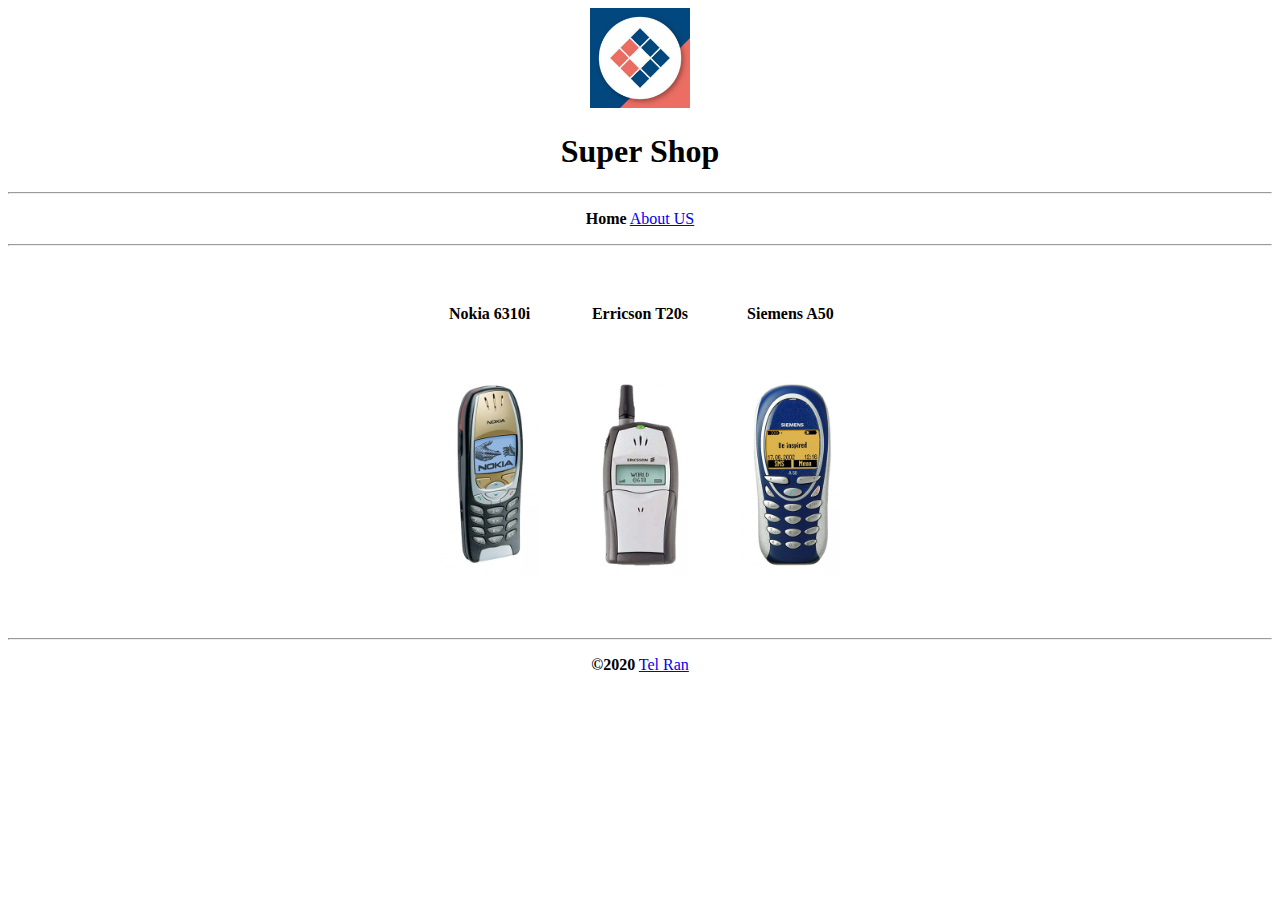
==== index.html @ 3ce3f9c4 "Initial commit" ====
<!DOCTYPE html>
<html lang="en">
  <head>
    <meta charset="UTF-8" />
    <meta name="viewport" content="width=device-width, initial-scale=1.0" />
    <title>Document</title>
  </head>
  <body>
    <center><img src="./assets/logo.jpg" alt="logo" height="100" /></center>
    <h1 align="center">Super Shop</h1>
    <hr />
    <p align="center"><b>Home</b> <a href="aboutUs.html">About US</a></p>
    <hr />
    <table align="center" cellspacing="50" cols="3">
        <tr><th>Nokia 6310i</th><th>Erricson T20s</th><th>Siemens A50</th></tr>
        <td><a href="nokia.html"><img src="./assets/nokia.png" alt="nokia" height="200" name="nokia"></a></td>
        <td><a href="ericsson.html"><img src="./assets/ericsson.png" alt="erricson" height = "200"></a></td>
        <td><a href="siemens.html"><img src="./assets/siemens.png" alt="siemens" height="200"></a></td>
    </table>
    <hr />
    <p align="center"><b>©2020</b> <a href="https://www.tel-ran.com/">Tel Ran</a></p>
  </body>
</html>
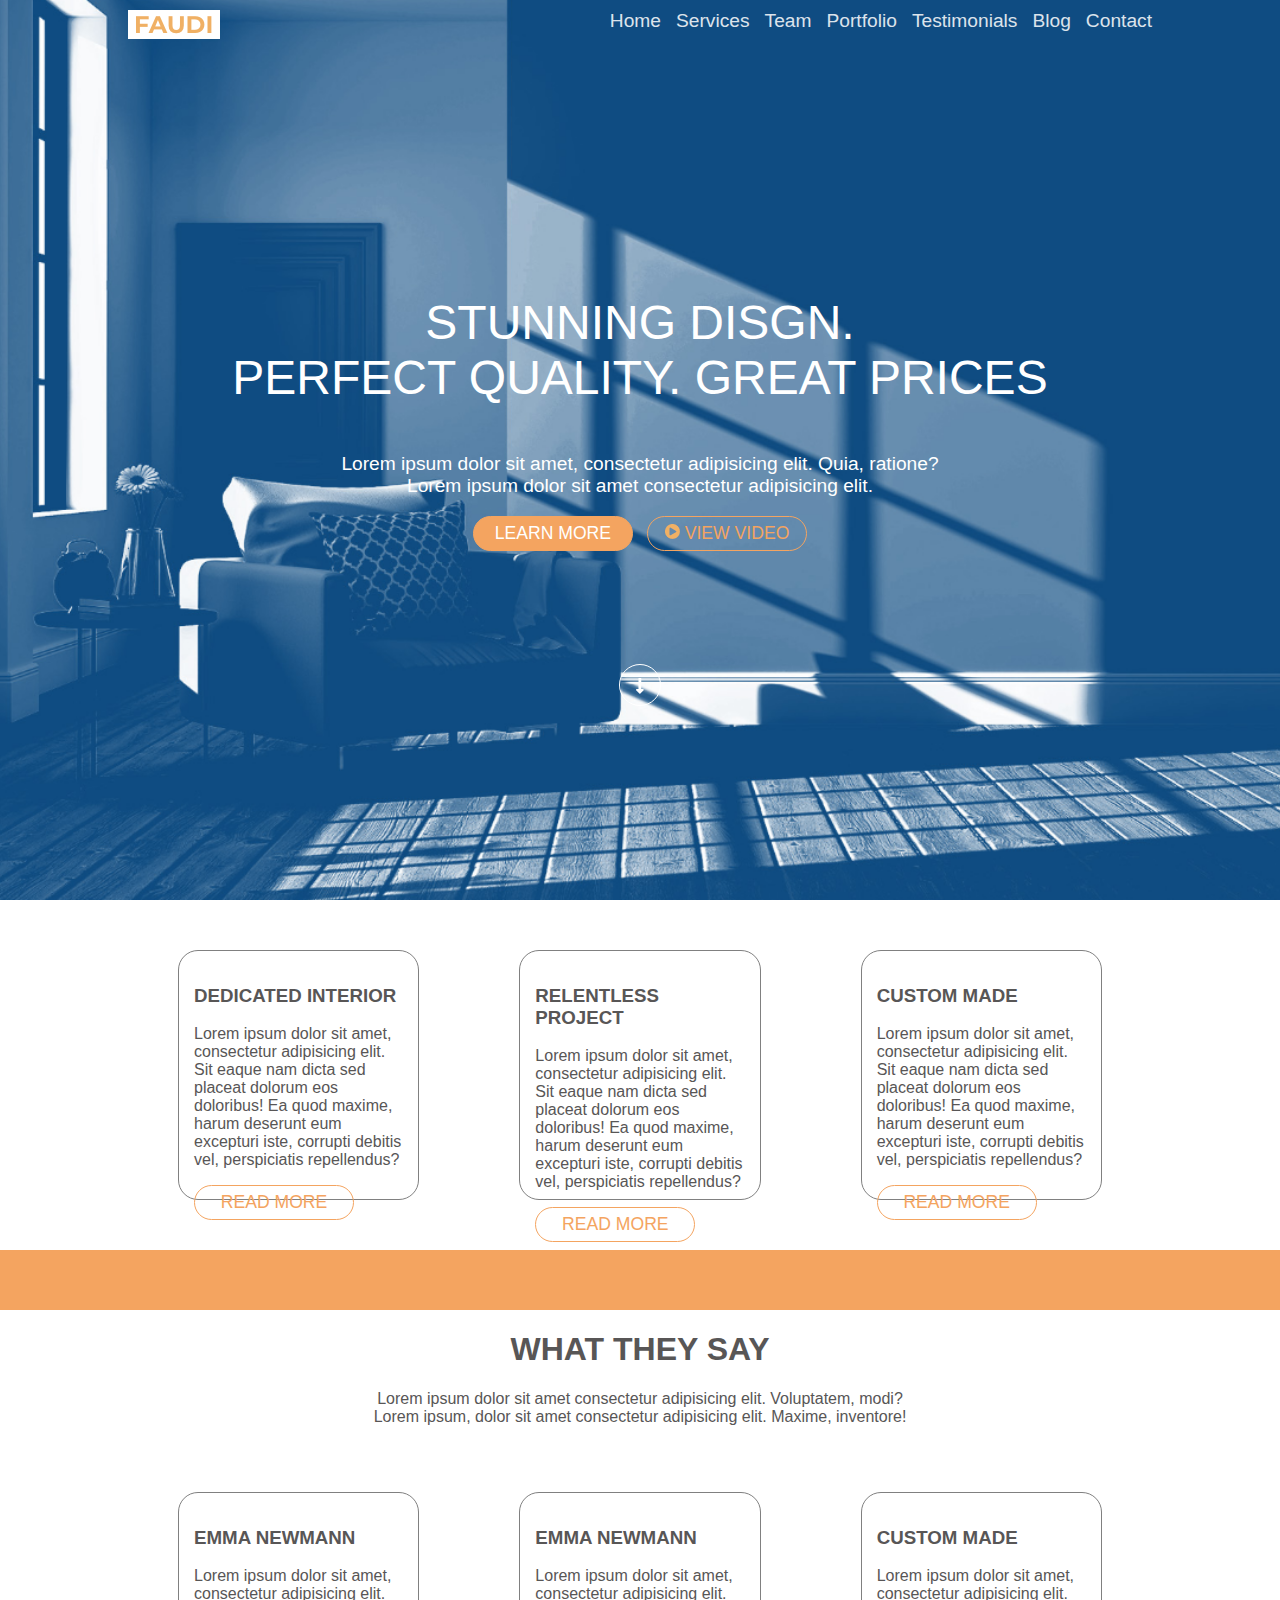
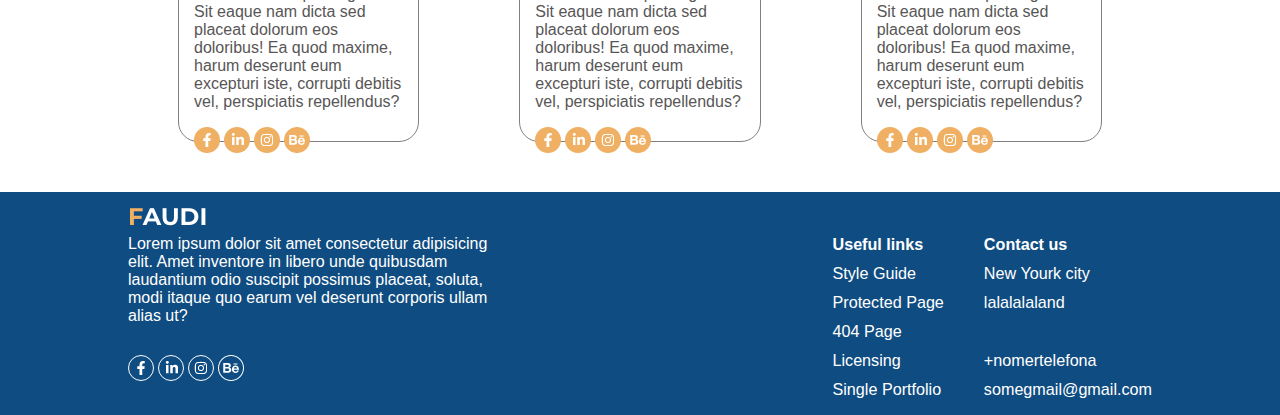
==== commit 5ac6f94a: "Initial Commit" ====
--- a/index.html
+++ b/index.html
@@ -3,21 +3,136 @@
   <head>
     <meta charset="UTF-8" />
     <meta name="viewport" content="width=device-width, initial-scale=1.0" />
+    <link rel="stylesheet" href="style.css" />
     <title>Document</title>
   </head>
   <body>
-    <center><img src="./assets/logo.jpg" alt="logo" height="100" /></center>
-    <h1 align="center">Super Shop</h1>
-    <hr />
-    <p align="center"><b>Home</b> <a href="aboutUs.html">About US</a></p>
-    <hr />
-    <table align="center" cellspacing="50" cols="3">
-        <tr><th>Nokia 6310i</th><th>Erricson T20s</th><th>Siemens A50</th></tr>
-        <td><a href="nokia.html"><img src="./assets/nokia.png" alt="nokia" height="200" name="nokia"></a></td>
-        <td><a href="ericsson.html"><img src="./assets/ericsson.png" alt="erricson" height = "200"></a></td>
-        <td><a href="siemens.html"><img src="./assets/siemens.png" alt="siemens" height="200"></a></td>
-    </table>
-    <hr />
-    <p align="center"><b>©2020</b> <a href="https://www.tel-ran.com/">Tel Ran</a></p>
+    <div class="main">
+      <div class="wrapper">
+        <ul>
+          <li><a href="index.html">Home</a></li>
+          <li><a href="index.html">Services</a></li>
+          <li><a href="index.html">Team</a></li>
+          <li><a href="index.html">Portfolio</a></li>
+          <li><a href="index.html">Testimonials</a></li>
+          <li><a href="index.html">Blog</a></li>
+          <li><a href="index.html">Contact</a></li>
+          <div class="clearfix"></div>
+        </ul>
+        <div id="toplogo"><img src="./assets/logo_top.png" alt="" /></div>
+        <div class="clearfix"></div>
+        <p id="maintext">
+          STUNNING DISGN.<br />
+          PERFECT QUALITY. GREAT PRICES
+        </p>
+        <p id="subtext">
+          Lorem ipsum dolor sit amet, consectetur adipisicing elit. Quia,
+          ratione?<br />
+          Lorem ipsum dolor sit amet consectetur adipisicing elit.
+        </p>
+        <div class="buttonContainer">
+          <button id="button1">LEARN MORE</button>
+          <button id="button2">
+            <span><img src="assets/icon_play_circle.png" alt="videva" /></span>
+            VIEW VIDEO
+          </button>
+        </div>
+        <div id="down">
+          <a href=""><img src="./assets/icon_down.png" alt="down" /></a>
+        </div>
+      </div>
+    </div>
+    <div class="cardcontainer">
+      <div class="box">
+          <h3>DEDICATED INTERIOR</h3>
+          <p>Lorem ipsum dolor sit amet, consectetur adipisicing elit. Sit eaque nam dicta sed placeat dolorum eos doloribus! Ea quod maxime, harum deserunt eum excepturi iste, corrupti debitis vel, perspiciatis repellendus?</p>
+          <button>READ MORE</button>
+      </div>
+      <div class="box">
+          <h3>RELENTLESS PROJECT </h3>
+          <p>Lorem ipsum dolor sit amet, consectetur adipisicing elit. Sit eaque nam dicta sed placeat dolorum eos doloribus! Ea quod maxime, harum deserunt eum excepturi iste, corrupti debitis vel, perspiciatis repellendus?</p>
+          <button>READ MORE</button>
+      </div>
+      <div class="box">
+          <h3>CUSTOM MADE</h3>
+          <p>Lorem ipsum dolor sit amet, consectetur adipisicing elit. Sit eaque nam dicta sed placeat dolorum eos doloribus! Ea quod maxime, harum deserunt eum excepturi iste, corrupti debitis vel, perspiciatis repellendus?</p>
+          <button>READ MORE</button>
+      </div>
+      <div class="clearfix"></div>
+    </div>
+    <div id="stripe"></div>
+    <div id="second">
+      <div>
+        <h1>WHAT THEY SAY</h1>
+        <p class="text">Lorem ipsum dolor sit amet consectetur adipisicing elit. Voluptatem, modi?<br>Lorem ipsum, dolor sit amet consectetur adipisicing elit. Maxime, inventore!</p>
+      </div>
+      <div class="cardcontainer">
+        <div class="box">
+            <h3>EMMA NEWMANN</h3>
+            <p>Lorem ipsum dolor sit amet, consectetur adipisicing elit. Sit eaque nam dicta sed placeat dolorum eos doloribus! Ea quod maxime, harum deserunt eum excepturi iste, corrupti debitis vel, perspiciatis repellendus?</p>
+            <a href="#"><img src="./assets/icon_fb_flat.png" alt="fb"></a>
+            <a href="#"><img src="./assets/icon_li_flat.png" alt="li"></a>
+            <a href="#"><img src="./assets/icon_inst_flat.png" alt="inst"></a>
+            <a href="#"><img src="./assets/icon_be_flat.png" alt="inst"></a>
+
+        </div>
+        <div class="box">
+            <h3>EMMA NEWMANN </h3>
+            <p>Lorem ipsum dolor sit amet, consectetur adipisicing elit. Sit eaque nam dicta sed placeat dolorum eos doloribus! Ea quod maxime, harum deserunt eum excepturi iste, corrupti debitis vel, perspiciatis repellendus?</p>
+            <a href="#"><img src="./assets/icon_fb_flat.png" alt="fb"></a>
+            <a href="#"><img src="./assets/icon_li_flat.png" alt="li"></a>
+            <a href="#"><img src="./assets/icon_inst_flat.png" alt="inst"></a>
+            <a href="#"><img src="./assets/icon_be_flat.png" alt="inst"></a>
+        </div>
+        <div class="box">
+            <h3>CUSTOM MADE</h3>
+            <p>Lorem ipsum dolor sit amet, consectetur adipisicing elit. Sit eaque nam dicta sed placeat dolorum eos doloribus! Ea quod maxime, harum deserunt eum excepturi iste, corrupti debitis vel, perspiciatis repellendus?</p>
+            <a href="#"><img src="./assets/icon_fb_flat.png" alt="fb"></a>
+            <a href="#"><img src="./assets/icon_li_flat.png" alt="li"></a>
+            <a href="#"><img src="./assets/icon_inst_flat.png" alt="inst"></a>
+            <a href="#"><img src="./assets/icon_be_flat.png" alt="inst"></a>
+
+        </div>
+        <div class="clearfix"></div>
+      </div>
+    </div>
+    <div id="footer">
+        <div class="wrapper">
+          <img src="./assets/logo_bottom.png" alt="faudi">
+          <div class="clearfix"></div>
+          <div id = "leftblock">
+            <div class="text">Lorem ipsum dolor sit amet consectetur adipisicing elit. 
+              Amet inventore in libero unde quibusdam
+              laudantium odio suscipit possimus placeat,
+              soluta, modi itaque quo earum vel deserunt
+              corporis ullam alias ut?</div>
+              <div id="footerimages">
+                <a href="#"><img src="./assets/icon_fb_stroked.png" alt="fb"></a>
+                <a href="#"><img src="./assets/icon_li_stroked.png" alt="li"></a>
+                <a href="#"><img src="./assets/icon_inst_stroked.png" alt="inst"></a>
+                <a href="#"><img src="./assets/icon_be_stroked.png" alt="inst"></a>
+              </div>
+          </div>
+          <div id="rightblock">
+            <ul>
+              <li><b>Useful links</b></li>
+              <li><a href="#">Style Guide</a></li>
+              <li><a href="#">Protected Page</a></li>
+              <li><a href="#">404 Page</a></li>
+              <li><a href="#">Licensing</a></li>
+              <li><a href="#">Single Portfolio</a></li>
+            </ul>
+            <ul>
+              <li><b>Contact us</b></li>
+              <li>New Yourk city</li>
+              <li>lalalalaland</a></li>
+              <li><br></li>
+              <li>+nomertelefona</li>
+              <li>somegmail@gmail.com</li>
+            </ul>
+          </div>
+          <div class="clearfix"></div>
+        </div>
+    </div>
   </body>
 </html>
--- a/style.css
+++ b/style.css
@@ -0,0 +1,166 @@
+body {
+  margin: 0;
+}
+.main {
+  background-image: url("./assets/bg.png");
+  height: 100vh;
+  background-size: cover;
+  background-position:center;
+}
+.wrapper {
+  width: 80vw;
+  margin: 0 auto;
+  padding-top: 10px;
+  /* border: 1px solid red; */
+}
+.main .wrapper ul {
+  float: right;
+  margin: 0;
+}
+.main .wrapper ul li {
+  float: left;
+  list-style: none;
+  margin-left: 15px;
+}
+.main .wrapper ul li a {
+  color: white;
+  font-size: 1.2rem;
+  text-decoration: none;
+  font-family: Arial, Helvetica, sans-serif;
+  opacity: 0.85;
+}
+.clearfix {
+  clear: both;
+}
+#maintext {
+  margin-top: 28vh;
+  color: white;
+  font-family: Arial, Helvetica, sans-serif;
+  font-size: 3rem;
+  text-align: center;
+}
+#subtext {
+  color: white;
+  text-align: center;
+  font-family: Arial, Helvetica, sans-serif;
+  font-size: 1.2rem;
+}
+
+.buttonContainer {
+  text-align: center;
+}
+
+.buttonContainer button {
+  border-radius: 30px;
+  border: 1px solid sandybrown;
+  width: 160px;
+  height: 35px;
+}
+#button1 {
+  background-color: sandybrown;
+  color: white;
+  font-size: 1.1rem;
+  margin-right: 1%;
+}
+#button2 {
+  background-color: rgba(1, 1, 1, 0);
+  color: sandybrown;
+  font-size: 1.1rem;
+}
+#button2 span {
+  /*как сдвинуть картинку по высоте внутри кнопки?*/
+}
+#down{
+    margin-top: 11%;
+    text-align: center;
+}
+.cardcontainer{
+    background-color:white;
+    min-height: 50px;
+    width:80vw;
+    margin: 0 auto;
+}
+
+.box{
+    box-sizing: border-box;
+    width: vw;
+    height:250px;
+    border-radius:20px;
+    border:1px solid grey;
+    background-color:white;
+    margin:50px;
+    padding:15px;
+    float:left;
+    width:calc(100% / 3 - 100px);
+}
+
+.box h3{
+    font-family: Arial, Helvetica, sans-serif;
+    color:rgb(88, 86, 86);
+}
+.box p{
+    font-family: Arial, Helvetica, sans-serif;
+    color:rgb(88, 86, 86);
+}
+.box button{
+    border-radius: 30px;
+    border: 1px solid sandybrown;
+    width: 160px;
+    height: 35px;
+     background-color: rgba(1, 1, 1, 0);
+     color: sandybrown;
+     font-size: 1.1rem;
+}
+#stripe{
+    height:60px;
+    background-color:sandybrown
+}
+#second h1{
+    color:rgb(88, 86, 86);
+    font-family: Arial, Helvetica, sans-serif;
+    text-align: center;
+}
+#second .text{
+    color:rgb(88, 86, 86);
+    font-family: Arial, Helvetica, sans-serif;
+    text-align: center;
+}
+#footer{
+    background-color:#0f4c81;
+}
+#footer .text{
+    box-sizing: border-box;
+    font-family: Arial, Helvetica, sans-serif;
+    width: 30vw;
+    color:white;
+    margin-bottom:30px;
+}
+#footerimages{
+    padding-bottom:30px;
+}
+#leftblock{
+    float: left;
+    /* width:30vw; */
+}
+#rightblock{
+    float:right;
+}
+
+#footer ul{
+    margin:0;
+    float:left;
+}
+#footer ul li{
+    list-style: none;
+    font-size: 1.01rem;
+    text-decoration: none;
+    font-family: Arial, Helvetica, sans-serif;
+    color:white;
+    margin-bottom: 10px;
+}
+#footer ul li a{
+    font-size: 1.01rem;
+    text-decoration: none;
+    font-family: Arial, Helvetica, sans-serif;
+    color:white;
+}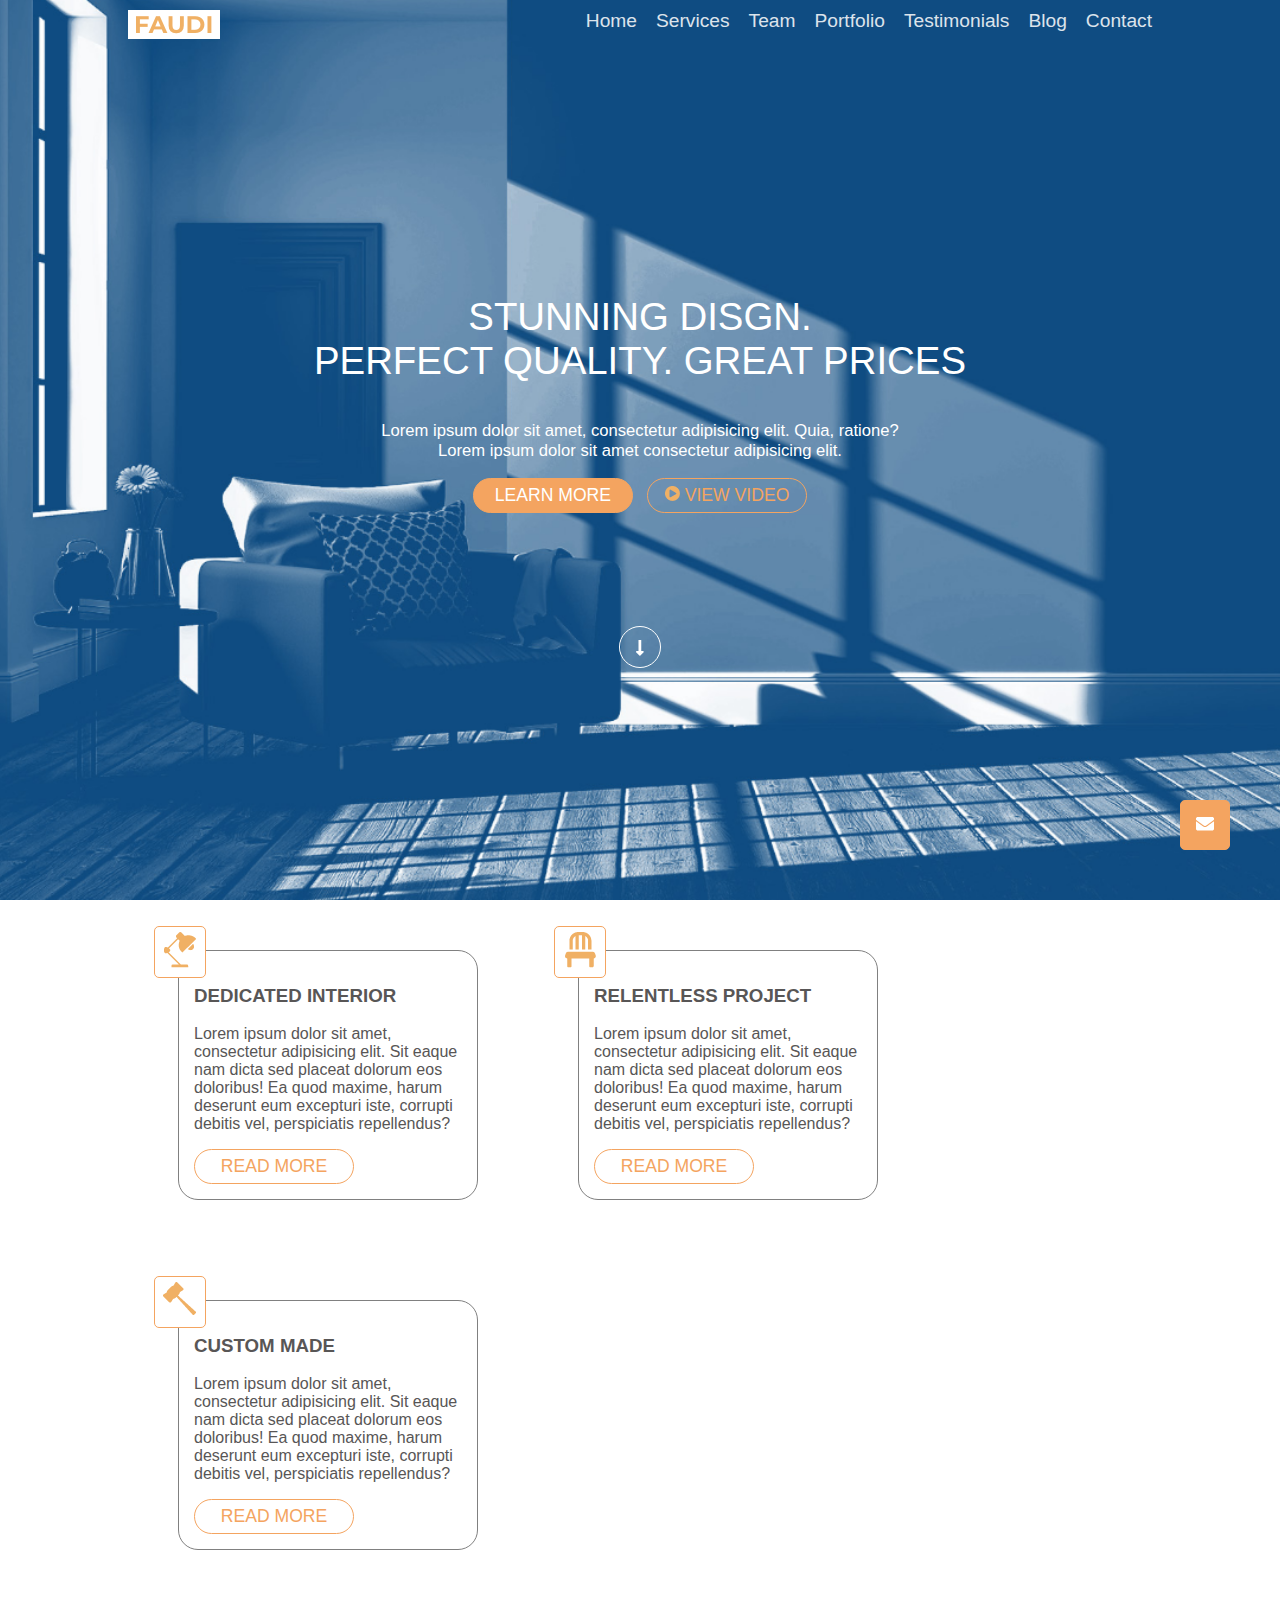
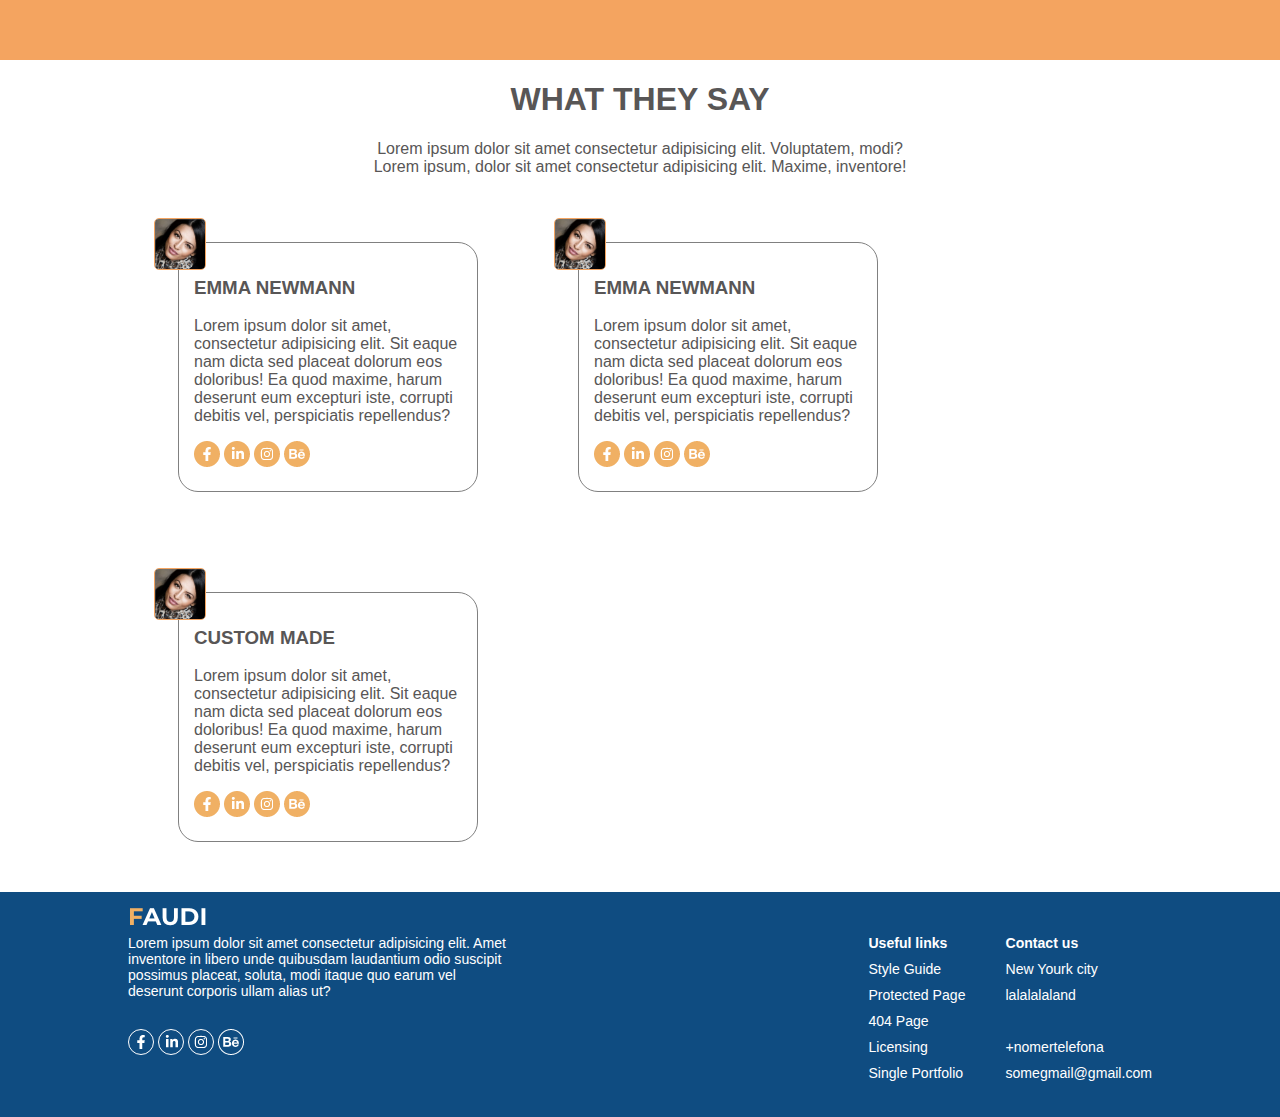
==== commit 705b2154: "index and html" ====
--- a/index.html
+++ b/index.html
@@ -7,6 +7,7 @@
     <title>Document</title>
   </head>
   <body>
+    <button id = "envelope"><img src="./assets/icon_envelope.png" alt="envelop"></button>
     <div class="main">
       <div class="wrapper">
         <ul>
@@ -17,10 +18,8 @@
           <li><a href="index.html">Testimonials</a></li>
           <li><a href="index.html">Blog</a></li>
           <li><a href="index.html">Contact</a></li>
-          <div class="clearfix"></div>
         </ul>
         <div id="toplogo"><img src="./assets/logo_top.png" alt="" /></div>
-        <div class="clearfix"></div>
         <p id="maintext">
           STUNNING DISGN.<br />
           PERFECT QUALITY. GREAT PRICES
@@ -44,21 +43,21 @@
     </div>
     <div class="cardcontainer">
       <div class="box">
+          <div class="absimg"><img src="./assets/Icon_lamp.png" alt="lamp"></div>
           <h3>DEDICATED INTERIOR</h3>
           <p>Lorem ipsum dolor sit amet, consectetur adipisicing elit. Sit eaque nam dicta sed placeat dolorum eos doloribus! Ea quod maxime, harum deserunt eum excepturi iste, corrupti debitis vel, perspiciatis repellendus?</p>
           <button>READ MORE</button>
-      </div>
-      <div class="box">
+      </div><div class="box">
+          <div class="absimg"><img src="./assets/icon_chair.png" alt="chair"></div>
           <h3>RELENTLESS PROJECT </h3>
           <p>Lorem ipsum dolor sit amet, consectetur adipisicing elit. Sit eaque nam dicta sed placeat dolorum eos doloribus! Ea quod maxime, harum deserunt eum excepturi iste, corrupti debitis vel, perspiciatis repellendus?</p>
           <button>READ MORE</button>
-      </div>
-      <div class="box">
+      </div><div class="box">
+          <div class="absimg"><img src="./assets/Icon_hammer.png" alt="hammer"></div>
           <h3>CUSTOM MADE</h3>
           <p>Lorem ipsum dolor sit amet, consectetur adipisicing elit. Sit eaque nam dicta sed placeat dolorum eos doloribus! Ea quod maxime, harum deserunt eum excepturi iste, corrupti debitis vel, perspiciatis repellendus?</p>
           <button>READ MORE</button>
       </div>
-      <div class="clearfix"></div>
     </div>
     <div id="stripe"></div>
     <div id="second">
@@ -68,23 +67,23 @@
       </div>
       <div class="cardcontainer">
         <div class="box">
+            <div class="avatar"><img src="./assets/avatar.png" alt="avatar"></div>
             <h3>EMMA NEWMANN</h3>
             <p>Lorem ipsum dolor sit amet, consectetur adipisicing elit. Sit eaque nam dicta sed placeat dolorum eos doloribus! Ea quod maxime, harum deserunt eum excepturi iste, corrupti debitis vel, perspiciatis repellendus?</p>
             <a href="#"><img src="./assets/icon_fb_flat.png" alt="fb"></a>
             <a href="#"><img src="./assets/icon_li_flat.png" alt="li"></a>
             <a href="#"><img src="./assets/icon_inst_flat.png" alt="inst"></a>
             <a href="#"><img src="./assets/icon_be_flat.png" alt="inst"></a>
-
-        </div>
-        <div class="box">
+        </div><div class="box">
+            <div class="avatar"><img src="./assets/avatar.png" alt="avatar"></div>
             <h3>EMMA NEWMANN </h3>
             <p>Lorem ipsum dolor sit amet, consectetur adipisicing elit. Sit eaque nam dicta sed placeat dolorum eos doloribus! Ea quod maxime, harum deserunt eum excepturi iste, corrupti debitis vel, perspiciatis repellendus?</p>
             <a href="#"><img src="./assets/icon_fb_flat.png" alt="fb"></a>
             <a href="#"><img src="./assets/icon_li_flat.png" alt="li"></a>
             <a href="#"><img src="./assets/icon_inst_flat.png" alt="inst"></a>
             <a href="#"><img src="./assets/icon_be_flat.png" alt="inst"></a>
-        </div>
-        <div class="box">
+        </div><div class="box">
+            <div class="avatar"><img src="./assets/avatar.png" alt="avatar"></div>
             <h3>CUSTOM MADE</h3>
             <p>Lorem ipsum dolor sit amet, consectetur adipisicing elit. Sit eaque nam dicta sed placeat dolorum eos doloribus! Ea quod maxime, harum deserunt eum excepturi iste, corrupti debitis vel, perspiciatis repellendus?</p>
             <a href="#"><img src="./assets/icon_fb_flat.png" alt="fb"></a>
@@ -93,7 +92,6 @@
             <a href="#"><img src="./assets/icon_be_flat.png" alt="inst"></a>
 
         </div>
-        <div class="clearfix"></div>
       </div>
     </div>
     <div id="footer">
@@ -131,7 +129,6 @@
               <li>somegmail@gmail.com</li>
             </ul>
           </div>
-          <div class="clearfix"></div>
         </div>
     </div>
   </body>
--- a/style.css
+++ b/style.css
@@ -1,5 +1,15 @@
 body {
   margin: 0;
+}
+#envelope{
+  background-color:sandybrown;
+  width:50px;
+  height:50px;
+  border:1px solid sandybrown;
+  border-radius:5px;
+  position: fixed; 
+  right:50px;
+  bottom:50px;
 }
 .main {
   background-image: url("./assets/bg.png");
@@ -18,13 +28,13 @@
   margin: 0;
 }
 .main .wrapper ul li {
-  float: left;
+  display: inline-block;
   list-style: none;
   margin-left: 15px;
 }
 .main .wrapper ul li a {
   color: white;
-  font-size: 1.2rem;
+  font-size: 1.5vw;
   text-decoration: none;
   font-family: Arial, Helvetica, sans-serif;
   opacity: 0.85;
@@ -36,14 +46,14 @@
   margin-top: 28vh;
   color: white;
   font-family: Arial, Helvetica, sans-serif;
-  font-size: 3rem;
+  font-size: 3vw;
   text-align: center;
 }
 #subtext {
   color: white;
   text-align: center;
   font-family: Arial, Helvetica, sans-serif;
-  font-size: 1.2rem;
+  font-size: 1.3vw;
 }
 
 .buttonContainer {
@@ -82,15 +92,17 @@
 }
 
 .box{
+    position: relative;
     box-sizing: border-box;
     width: vw;
+    min-width: 300px;
     height:250px;
     border-radius:20px;
     border:1px solid grey;
     background-color:white;
     margin:50px;
     padding:15px;
-    float:left;
+    display: inline-block;
     width:calc(100% / 3 - 100px);
 }
 
@@ -111,6 +123,36 @@
      color: sandybrown;
      font-size: 1.1rem;
 }
+.absimg{
+  width: 50px;
+  height: 50px;
+  background-color:white;;
+  border: 1px solid sandybrown;
+  border-radius:5px;
+  position:absolute;
+  left: -25px;
+  top: -25px;
+}
+.absimg img{
+  display: block;
+  margin: 5px auto;
+}
+.avatar{
+  width: 50px;
+  height: 50px;
+  background-color:white;;
+  border: 1px solid sandybrown;
+  border-radius:5px;
+  position:absolute;
+  left: -25px;
+  top: -25px;
+  overflow: hidden;
+}
+
+.avatar img{
+  width: 55px;
+  height: 55px;
+}
 #stripe{
     height:60px;
     background-color:sandybrown
@@ -127,6 +169,7 @@
 }
 #footer{
     background-color:#0f4c81;
+    min-height: 225px;
 }
 #footer .text{
     box-sizing: border-box;
@@ -134,16 +177,23 @@
     width: 30vw;
     color:white;
     margin-bottom:30px;
+    font-size: 1.1vw;
 }
 #footerimages{
     padding-bottom:30px;
 }
 #leftblock{
-    float: left;
+    display: inline-block;
     /* width:30vw; */
 }
+#footer .wrapper{
+  position: relative;
+}
 #rightblock{
-    float:right;
+    display: inline-block;
+    margin-left: 50px;
+    position: absolute;
+    right: 0;
 }
 
 #footer ul{
@@ -152,14 +202,14 @@
 }
 #footer ul li{
     list-style: none;
-    font-size: 1.01rem;
+    font-size: 1.1vw;
     text-decoration: none;
     font-family: Arial, Helvetica, sans-serif;
     color:white;
     margin-bottom: 10px;
 }
 #footer ul li a{
-    font-size: 1.01rem;
+    font-size: 1.1 vw;
     text-decoration: none;
     font-family: Arial, Helvetica, sans-serif;
     color:white;
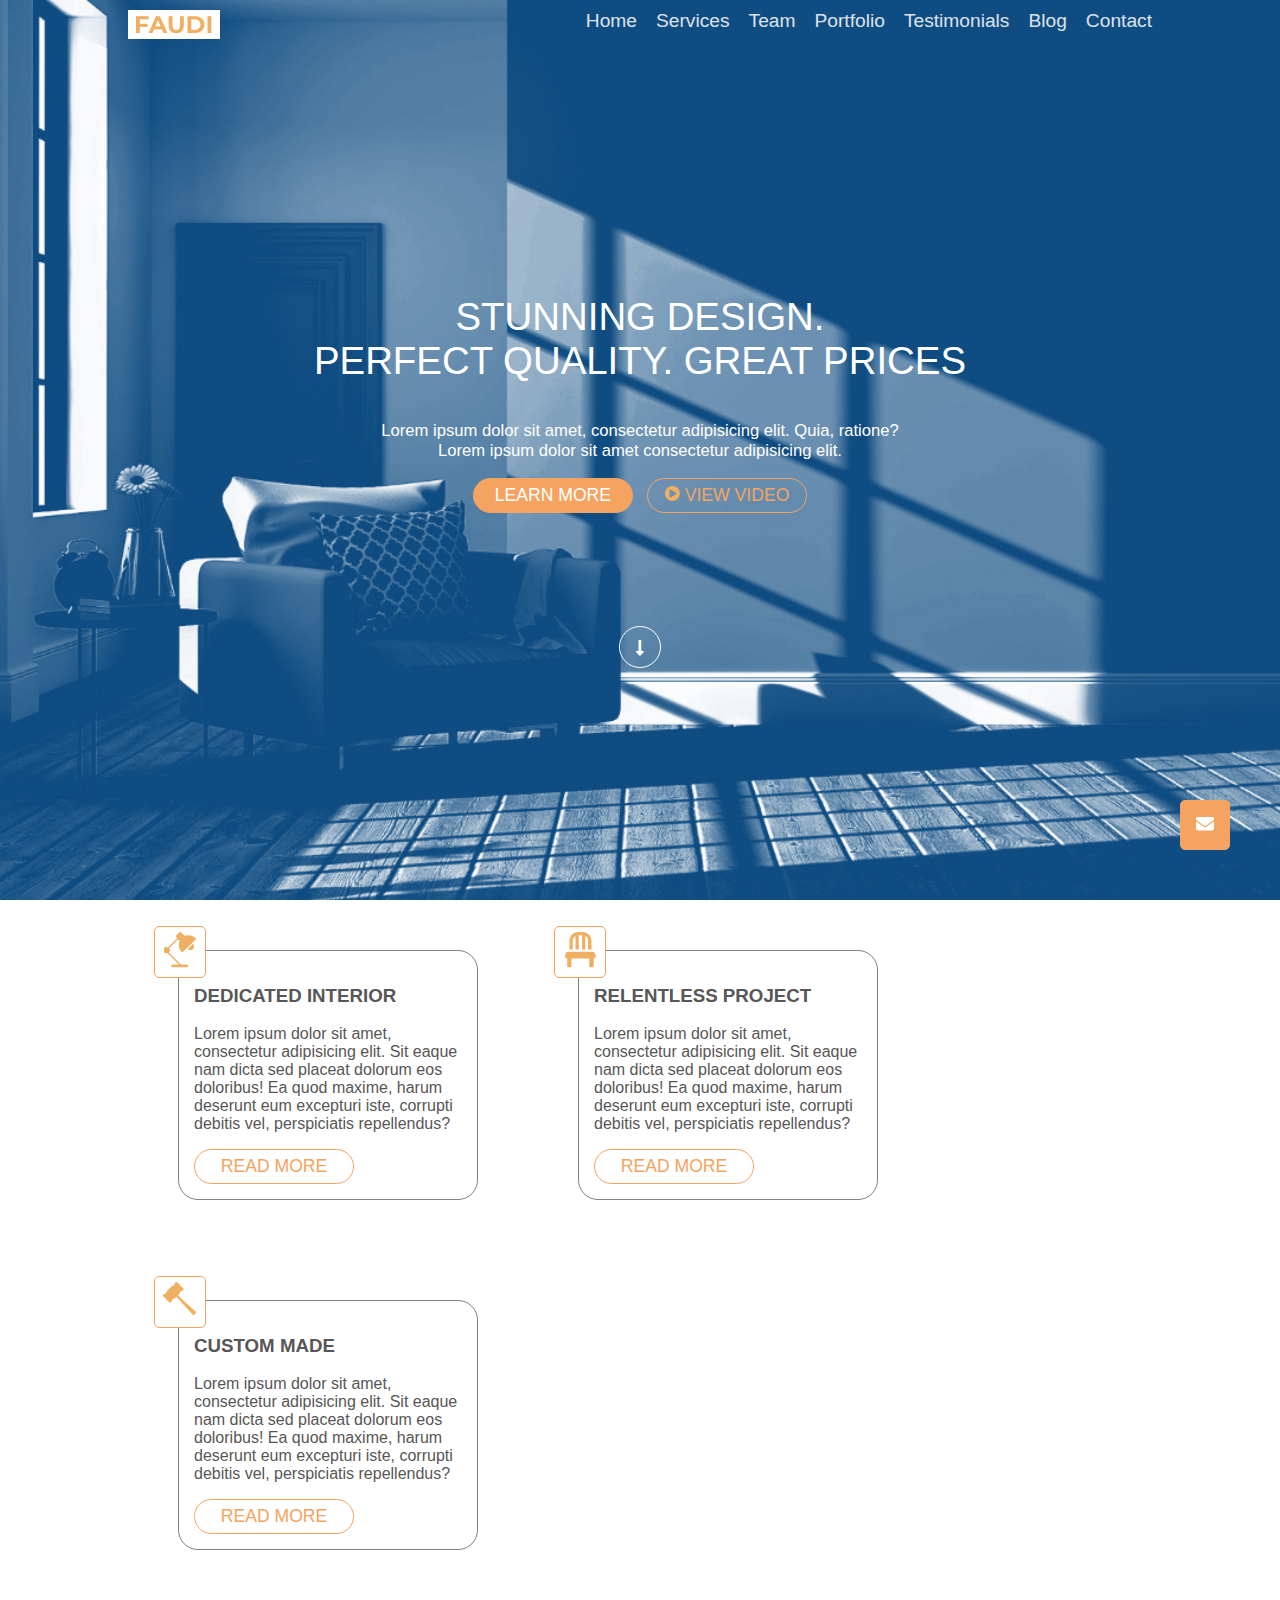
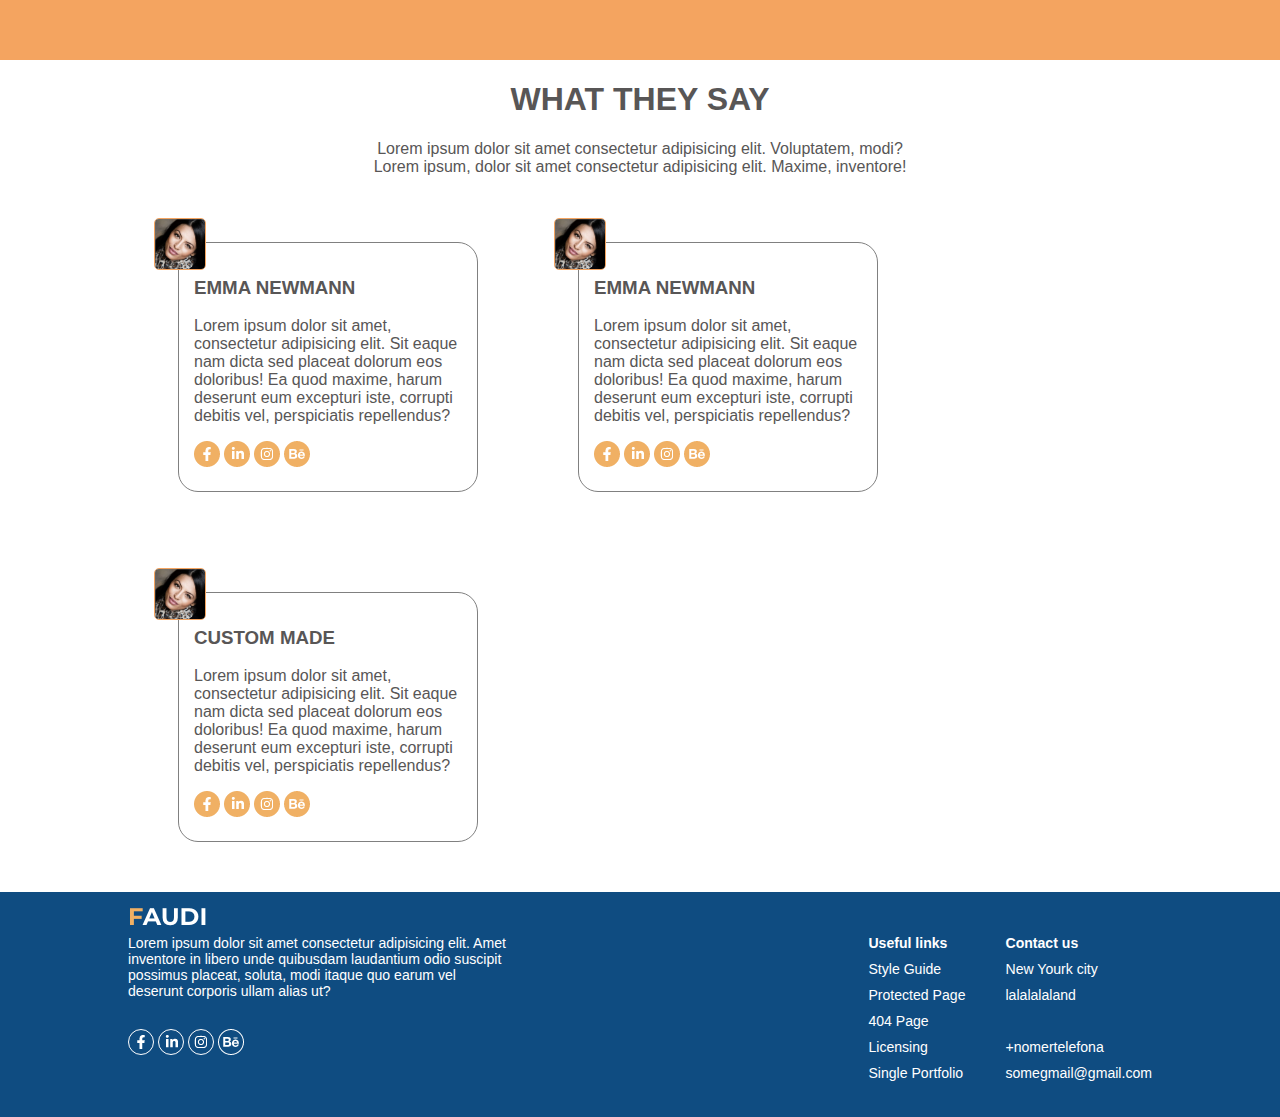
==== commit 4a254668: "Update index.html" ====
--- a/index.html
+++ b/index.html
@@ -21,7 +21,7 @@
         </ul>
         <div id="toplogo"><img src="./assets/logo_top.png" alt="" /></div>
         <p id="maintext">
-          STUNNING DISGN.<br />
+          STUNNING DESIGN.<br />
           PERFECT QUALITY. GREAT PRICES
         </p>
         <p id="subtext">
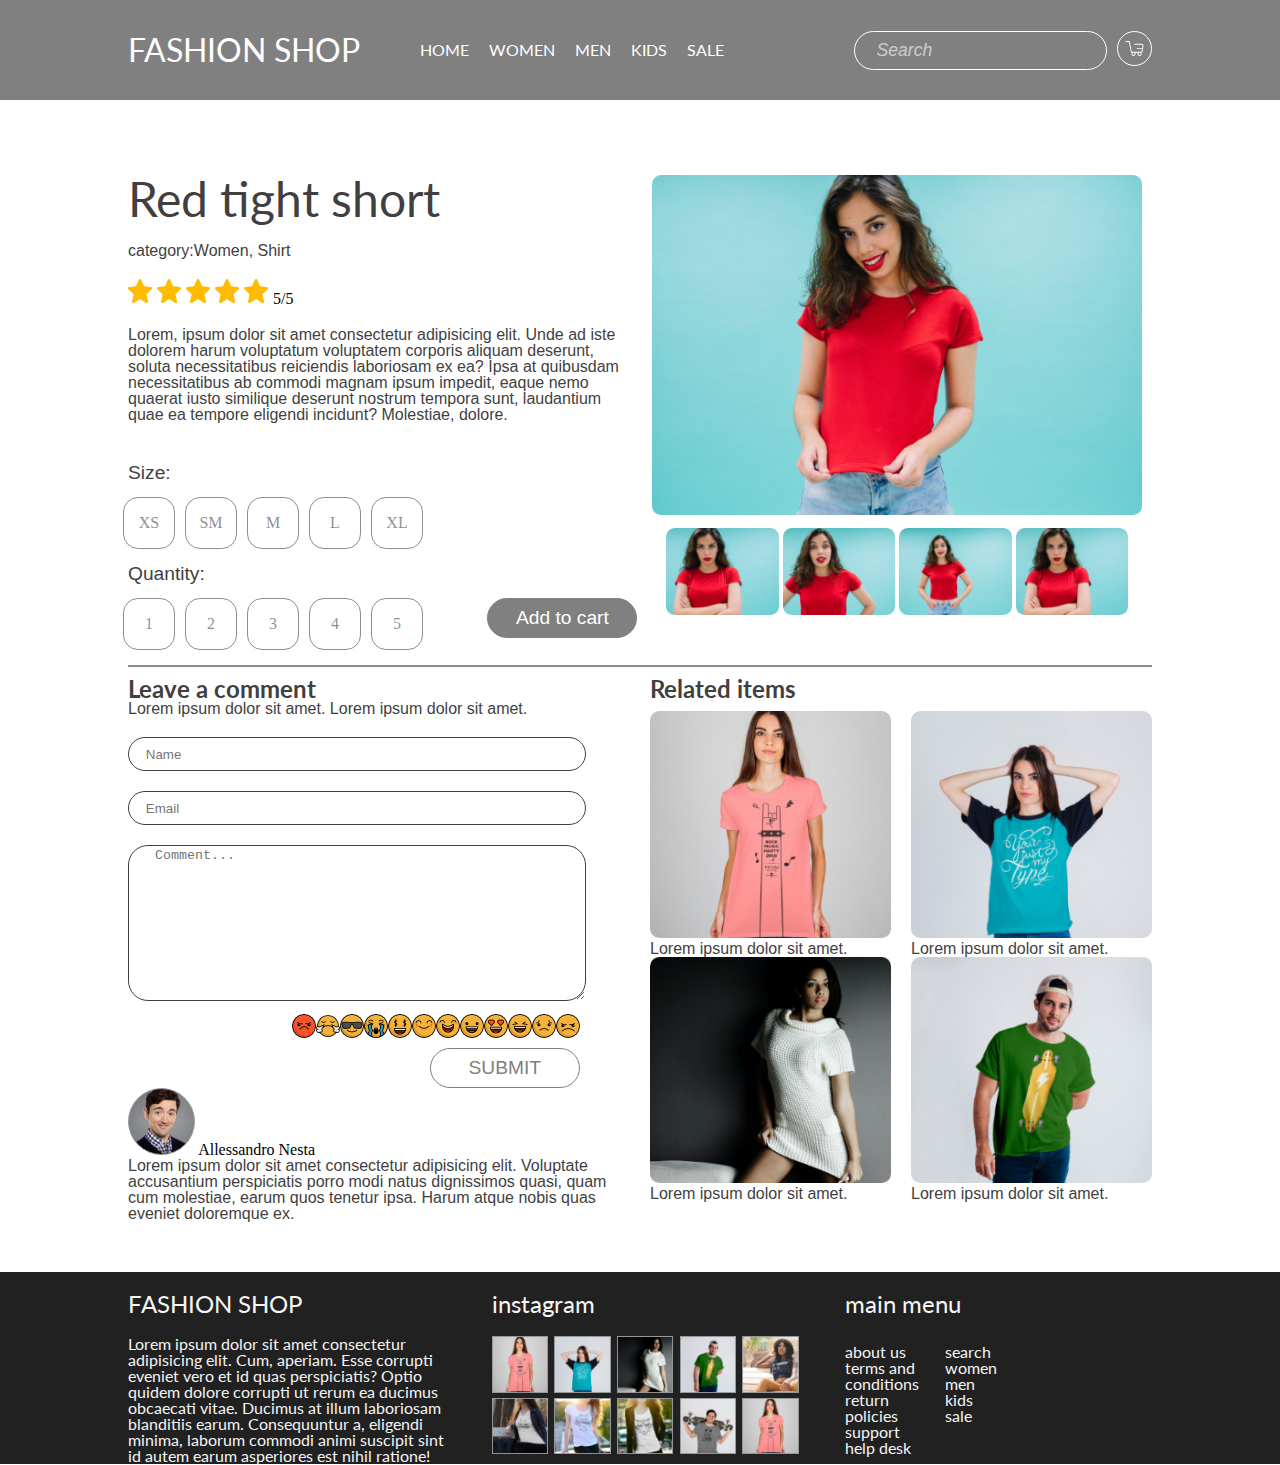
==== commit a84fd7e6: "Initial commit" ====
--- a/index.html
+++ b/index.html
@@ -1,135 +1,280 @@
 <!DOCTYPE html>
 <html lang="en">
-  <head>
-    <meta charset="UTF-8" />
-    <meta name="viewport" content="width=device-width, initial-scale=1.0" />
-    <link rel="stylesheet" href="style.css" />
+<head>
+    <meta charset="UTF-8">
+    <meta name="viewport" content="width=device-width, initial-scale=1.0">
+    <link rel="stylesheet" href="reset.css">
+    <link rel="stylesheet" href="style.css">
+    <link rel="preconnect" href="https://fonts.gstatic.com">
+    <link href="https://fonts.googleapis.com/css2?family=Lato:wght@300&display=swap" rel="stylesheet">
     <title>Document</title>
-  </head>
-  <body>
-    <button id = "envelope"><img src="./assets/icon_envelope.png" alt="envelop"></button>
-    <div class="main">
-      <div class="wrapper">
-        <ul>
-          <li><a href="index.html">Home</a></li>
-          <li><a href="index.html">Services</a></li>
-          <li><a href="index.html">Team</a></li>
-          <li><a href="index.html">Portfolio</a></li>
-          <li><a href="index.html">Testimonials</a></li>
-          <li><a href="index.html">Blog</a></li>
-          <li><a href="index.html">Contact</a></li>
-        </ul>
-        <div id="toplogo"><img src="./assets/logo_top.png" alt="" /></div>
-        <p id="maintext">
-          STUNNING DESIGN.<br />
-          PERFECT QUALITY. GREAT PRICES
-        </p>
-        <p id="subtext">
-          Lorem ipsum dolor sit amet, consectetur adipisicing elit. Quia,
-          ratione?<br />
-          Lorem ipsum dolor sit amet consectetur adipisicing elit.
-        </p>
-        <div class="buttonContainer">
-          <button id="button1">LEARN MORE</button>
-          <button id="button2">
-            <span><img src="assets/icon_play_circle.png" alt="videva" /></span>
-            VIEW VIDEO
-          </button>
-        </div>
-        <div id="down">
-          <a href=""><img src="./assets/icon_down.png" alt="down" /></a>
-        </div>
-      </div>
-    </div>
-    <div class="cardcontainer">
-      <div class="box">
-          <div class="absimg"><img src="./assets/Icon_lamp.png" alt="lamp"></div>
-          <h3>DEDICATED INTERIOR</h3>
-          <p>Lorem ipsum dolor sit amet, consectetur adipisicing elit. Sit eaque nam dicta sed placeat dolorum eos doloribus! Ea quod maxime, harum deserunt eum excepturi iste, corrupti debitis vel, perspiciatis repellendus?</p>
-          <button>READ MORE</button>
-      </div><div class="box">
-          <div class="absimg"><img src="./assets/icon_chair.png" alt="chair"></div>
-          <h3>RELENTLESS PROJECT </h3>
-          <p>Lorem ipsum dolor sit amet, consectetur adipisicing elit. Sit eaque nam dicta sed placeat dolorum eos doloribus! Ea quod maxime, harum deserunt eum excepturi iste, corrupti debitis vel, perspiciatis repellendus?</p>
-          <button>READ MORE</button>
-      </div><div class="box">
-          <div class="absimg"><img src="./assets/Icon_hammer.png" alt="hammer"></div>
-          <h3>CUSTOM MADE</h3>
-          <p>Lorem ipsum dolor sit amet, consectetur adipisicing elit. Sit eaque nam dicta sed placeat dolorum eos doloribus! Ea quod maxime, harum deserunt eum excepturi iste, corrupti debitis vel, perspiciatis repellendus?</p>
-          <button>READ MORE</button>
-      </div>
-    </div>
-    <div id="stripe"></div>
-    <div id="second">
-      <div>
-        <h1>WHAT THEY SAY</h1>
-        <p class="text">Lorem ipsum dolor sit amet consectetur adipisicing elit. Voluptatem, modi?<br>Lorem ipsum, dolor sit amet consectetur adipisicing elit. Maxime, inventore!</p>
-      </div>
-      <div class="cardcontainer">
-        <div class="box">
-            <div class="avatar"><img src="./assets/avatar.png" alt="avatar"></div>
-            <h3>EMMA NEWMANN</h3>
-            <p>Lorem ipsum dolor sit amet, consectetur adipisicing elit. Sit eaque nam dicta sed placeat dolorum eos doloribus! Ea quod maxime, harum deserunt eum excepturi iste, corrupti debitis vel, perspiciatis repellendus?</p>
-            <a href="#"><img src="./assets/icon_fb_flat.png" alt="fb"></a>
-            <a href="#"><img src="./assets/icon_li_flat.png" alt="li"></a>
-            <a href="#"><img src="./assets/icon_inst_flat.png" alt="inst"></a>
-            <a href="#"><img src="./assets/icon_be_flat.png" alt="inst"></a>
-        </div><div class="box">
-            <div class="avatar"><img src="./assets/avatar.png" alt="avatar"></div>
-            <h3>EMMA NEWMANN </h3>
-            <p>Lorem ipsum dolor sit amet, consectetur adipisicing elit. Sit eaque nam dicta sed placeat dolorum eos doloribus! Ea quod maxime, harum deserunt eum excepturi iste, corrupti debitis vel, perspiciatis repellendus?</p>
-            <a href="#"><img src="./assets/icon_fb_flat.png" alt="fb"></a>
-            <a href="#"><img src="./assets/icon_li_flat.png" alt="li"></a>
-            <a href="#"><img src="./assets/icon_inst_flat.png" alt="inst"></a>
-            <a href="#"><img src="./assets/icon_be_flat.png" alt="inst"></a>
-        </div><div class="box">
-            <div class="avatar"><img src="./assets/avatar.png" alt="avatar"></div>
-            <h3>CUSTOM MADE</h3>
-            <p>Lorem ipsum dolor sit amet, consectetur adipisicing elit. Sit eaque nam dicta sed placeat dolorum eos doloribus! Ea quod maxime, harum deserunt eum excepturi iste, corrupti debitis vel, perspiciatis repellendus?</p>
-            <a href="#"><img src="./assets/icon_fb_flat.png" alt="fb"></a>
-            <a href="#"><img src="./assets/icon_li_flat.png" alt="li"></a>
-            <a href="#"><img src="./assets/icon_inst_flat.png" alt="inst"></a>
-            <a href="#"><img src="./assets/icon_be_flat.png" alt="inst"></a>
-
-        </div>
-      </div>
-    </div>
-    <div id="footer">
-        <div class="wrapper">
-          <img src="./assets/logo_bottom.png" alt="faudi">
-          <div class="clearfix"></div>
-          <div id = "leftblock">
-            <div class="text">Lorem ipsum dolor sit amet consectetur adipisicing elit. 
-              Amet inventore in libero unde quibusdam
-              laudantium odio suscipit possimus placeat,
-              soluta, modi itaque quo earum vel deserunt
-              corporis ullam alias ut?</div>
-              <div id="footerimages">
-                <a href="#"><img src="./assets/icon_fb_stroked.png" alt="fb"></a>
-                <a href="#"><img src="./assets/icon_li_stroked.png" alt="li"></a>
-                <a href="#"><img src="./assets/icon_inst_stroked.png" alt="inst"></a>
-                <a href="#"><img src="./assets/icon_be_stroked.png" alt="inst"></a>
-              </div>
-          </div>
-          <div id="rightblock">
+</head>
+<body>
+    <div class="header">
+        <div class="wrapper">
+            <h1>fashion shop</h1>
             <ul>
-              <li><b>Useful links</b></li>
-              <li><a href="#">Style Guide</a></li>
-              <li><a href="#">Protected Page</a></li>
-              <li><a href="#">404 Page</a></li>
-              <li><a href="#">Licensing</a></li>
-              <li><a href="#">Single Portfolio</a></li>
+                <li><a href="#">Home</a></li>
+                <li><a href="#">Women</a></li>
+                <li><a href="#">Men</a></li>
+                <li><a href="#">Kids</a></li>
+                <li><a href="#">Sale</a></li>
             </ul>
-            <ul>
-              <li><b>Contact us</b></li>
-              <li>New Yourk city</li>
-              <li>lalalalaland</a></li>
-              <li><br></li>
-              <li>+nomertelefona</li>
-              <li>somegmail@gmail.com</li>
-            </ul>
-          </div>
-        </div>
-    </div>
-  </body>
-</html>
+            <div id="search">
+                <input type="text" placeholder="    Search"> 
+                <a href="#"><img src="./assets/cart.png" alt="cart"/></a>
+            </div>
+        </div> 
+    </div>
+    <div class="main main-lg">
+        <div class="wrapper">
+            <div class="description">
+                <h1>Red tight short</h1>
+                <p>category:Women, Shirt</p>
+                <div id="stars">
+                    <img src="./assets/star.png" alt="star">
+                    <img src="./assets/star.png" alt="star">
+                    <img src="./assets/star.png" alt="star">
+                    <img src="./assets/star.png" alt="star">
+                    <img src="./assets/star.png" alt="star">
+                    <span>5/5</span>
+                </div>
+                <p id="maintext">Lorem, ipsum dolor sit amet consectetur adipisicing elit. Unde ad iste dolorem harum voluptatum voluptatem corporis aliquam deserunt, soluta necessitatibus reiciendis laboriosam ex ea? Ipsa at quibusdam necessitatibus ab commodi magnam ipsum impedit, eaque nemo quaerat iusto similique deserunt nostrum tempora sunt, laudantium quae ea tempore eligendi incidunt? Molestiae, dolore.</p>
+                <h3>Size:</h3>
+                <ul id="sizes">
+                    <li class="boxes">XS</li>
+                    <li class="boxes">SM</li>
+                    <li class="boxes">M</li>
+                    <li class="boxes">L</li>
+                    <li class="boxes">XL</li>
+                </ul>
+                <h3>Quantity:</h3>
+                <div id = "quantity-select">
+                    <ul id="quantity">
+                        <li class="boxes">1</li>
+                        <li class="boxes">2</li>
+                        <li class="boxes">3</li>
+                        <li class="boxes">4</li>
+                        <li class="boxes">5</li>
+                        
+                    </ul>
+                    <button id="add">Add to cart</button>
+                </div>
+            </div>
+            <div class="pictures">
+                <img id="main-picture" src="./assets/gallery_main.png" alt="">
+                <div class="subpictures">
+                    <img src="./assets/gallery_small_3.png" alt="">
+                    <img src="./assets/gallery_small_2.png" alt="">
+                    <img src="./assets/gallery_small_1.png" alt="">
+                    <img src="./assets/gallery_small_4.png" alt="">
+                </div>
+            </div>
+        </div>
+    </div>
+    <div class="wrapper main-lg">
+        <div class="line"></div>
+    </div>
+
+
+    <div class="main main-md">
+        <div class="wrapper">
+            <div class="description">
+                <h1>Red tight short</h1>
+                <p>category:Women, Shirt</p>
+                <div id="stars">
+                    <img src="./assets/star.png" alt="star">
+                    <img src="./assets/star.png" alt="star">
+                    <img src="./assets/star.png" alt="star">
+                    <img src="./assets/star.png" alt="star">
+                    <img src="./assets/star.png" alt="star">
+                    <span>5/5</span>
+                </div>
+                <p id="maintext">Lorem, ipsum dolor sit amet consectetur adipisicing elit. Unde ad iste dolorem harum voluptatum voluptatem corporis aliquam deserunt, soluta necessitatibus reiciendis laboriosam ex ea? Ipsa at quibusdam necessitatibus ab commodi magnam ipsum impedit, eaque nemo quaerat iusto similique deserunt nostrum tempora sunt, laudantium quae ea tempore eligendi incidunt? Molestiae, dolore.</p>
+                <div class="pictures">
+                    <img id="main-picture" src="./assets/gallery_main.png" alt="">
+                    <div class="subpictures">
+                        <img src="./assets/gallery_small_3.png" alt="">
+                        <img src="./assets/gallery_small_2.png" alt="">
+                        <img src="./assets/gallery_small_1.png" alt="">
+                        <img src="./assets/gallery_small_4.png" alt="">
+                    </div>
+                </div>
+                <h3>Size:</h3>
+                <ul id="sizes">
+                    <li class="boxes">XS</li>
+                    <li class="boxes">SM</li>
+                    <li class="boxes">M</li>
+                    <li class="boxes">L</li>
+                    <li class="boxes">XL</li>
+                </ul>
+                <h3>Quantity:</h3>
+                <div id = "quantity-select">
+                    <ul id="quantity">
+                        <li class="boxes">1</li>
+                        <li class="boxes">2</li>
+                        <li class="boxes">3</li>
+                        <li class="boxes">4</li>
+                        <li class="boxes">5</li>
+                        
+                    </ul>
+                    <button id="add">Add to cart</button>
+                </div>
+            </div>
+        </div>
+    </div>
+    <div class="wrapper main-md">
+        <div class="line"></div>
+    </div>
+
+    <div class="additional">
+        <div class="wrapper">
+            <div class="comments">
+                <h1>Leave a comment</h1>
+                <p>Lorem ipsum dolor sit amet. Lorem ipsum dolor sit amet.</p>
+                <form action="#" id="form-comment" method="GET">
+                    <p> <input type="text" placeholder="    Name" id="fname" name="fname"></p>
+                    <p> <input type="text" placeholder="    Email" id="femail" name="femail"></p>
+                    <p> <Textarea form="form-comment" id="fcomment" placeholder="   Comment..." id="fcomment"></Textarea></p>
+                    <div class="smiles">
+                        <img src="./assets/sm_angry.png" alt="">
+                        <img src="./assets/sm_angry_1.png" alt="">
+                        <img src="./assets/sm_cool.png" alt="">
+                        <img src="./assets/sm_crying.png" alt="">
+                        <img src="./assets/sm_greed.png" alt="">
+                        <img src="./assets/sm_happy.png" alt="">
+                        <img src="./assets/sm_happy_1.png" alt="">
+                        <img src="./assets/sm_happy_2.png" alt="">
+                        <img src="./assets/sm_in_love.png" alt="">
+                        <img src="./assets/sm_laughing.png" alt="">
+                        <img src="./assets/sm_sad.png" alt="">
+                        <img src="./assets/sm_sad_1.png" alt=""><br>
+                    </div>
+                    <div class="button"><button type = "submit">SUBMIT</button></div>
+                </form>
+                <img src="./assets/Rectangle.png" alt="">
+                <span>Allessandro Nesta</span>
+                <p>Lorem ipsum dolor sit amet consectetur adipisicing elit. Voluptate accusantium perspiciatis porro modi natus dignissimos quasi, quam cum molestiae, earum quos tenetur ipsa. Harum atque nobis quas eveniet doloremque ex.</p>
+            </div>
+            <div class="additional-right">
+                <h1>Related items</h1>
+                <div class="related">
+                       <div class="row">
+                            <div class="rel">
+                                <img src="./assets/img_card_1.png" alt="">  
+                                <p>Lorem ipsum dolor sit amet.</p>
+                            </div>
+                            <div class="rel">
+                                <img src="./assets/img_card_2.png" alt="">  
+                                <p>Lorem ipsum dolor sit amet.</p>
+                            </div>
+                       </div>
+                       <div class="row">
+                            <div class="rel">
+                                <img src="./assets/img_card_3.png" alt="">  
+                                <p>Lorem ipsum dolor sit amet.</p>
+                            </div>
+                            <div class="rel">
+                                <img src="./assets/img_card_4.png" alt="">  
+                                <p>Lorem ipsum dolor sit amet.</p>
+    
+                            </div>
+                      </div>
+                </div>
+            </div>
+        </div>
+    </div>
+    <!-- <div class="footer">
+        <div class="wrapper">
+            <div class="about">
+                <h1>FASHION SHOP</h1>
+                <p>Lorem ipsum dolor sit, amet consectetur adipisicing elit. Debitis provident dolorem eveniet numquam explicabo nisi. Distinctio, hic excepturi quo optio facere doloribus necessitatibus accusantium ab praesentium ipsa, earum ipsam incidunt.</p>
+
+            </div>
+            <div class="inst">
+                <h2>INSTAGRAM</h2>
+                <div class="inst-photos">
+                        <img src="./assets/inst_1.png" alt="">
+                        <img src="./assets/inst_2.png" alt="">
+                        <img src="./assets/inst_3.png" alt="">
+                        <img src="./assets/inst_4.png" alt="">
+                        <img src="./assets/inst_5.png" alt="">
+                        <img src="./assets/inst_6.png" alt="">
+                        <img src="./assets/inst_7.png" alt="">
+                        <img src="./assets/inst_8.png" alt="">
+                        <img src="./assets/inst_9.png" alt="">
+                        <img src="./assets/inst_1.png" alt="">
+                </div>
+            </div>
+            <divc class="menu">
+                <h3>Main menu</h3>
+                <ul>
+                    <li>About us</li>
+                    <li>Terms and conditions</li>
+                    <li>Return Policies</li>
+                    <li>Support</li>
+                    <li>Help desk</li>
+                </ul>
+                <ul>
+                    <li>Search</li>
+                    <li>Women</li>
+                    <li>Men</li>
+                    <li>Kids</li>
+                    <li>Sales</li>
+                </ul>
+            </divc>
+        </div>
+    </div> -->
+    <div class="footer">
+        <div class="wrapper">
+            <div class="fashion">
+                <h1>FASHION SHOP</h1>
+                <p>Lorem ipsum dolor sit amet consectetur adipisicing elit. Cum, aperiam. Esse corrupti eveniet vero et
+                    id quas perspiciatis? Optio quidem dolore corrupti ut rerum ea ducimus obcaecati vitae. Ducimus at
+                    illum laboriosam blanditiis earum. Consequuntur a, eligendi minima, laborum commodi animi suscipit
+                    sint id autem earum asperiores est nihil ratione!</p>
+
+            </div>
+            <div class="insta">
+                <h1>instagram</h1>
+                <div class="insta-photos">
+                    <img src="./assets/inst_1.png">
+                    <img src="./assets/inst_2.png">
+                    <img src="./assets/inst_3.png">
+                    <img src="./assets/inst_4.png">
+                    <img src="./assets/inst_5.png">
+                    <img src="./assets/inst_6.png">
+                    <img src="./assets/inst_7.png">
+                    <img src="./assets/inst_8.png">
+                    <img src="./assets/inst_9.png">
+                    <img src="./assets/inst_1.png">
+                </div>
+            </div>
+            <div class="menu">
+                <h1>main menu</h1>
+               <div id="subcontainer">
+                    <div class="submenu">
+                        <ul>
+                            <li>about us</li>
+                            <li>terms and conditions</li>
+                            <li>return policies</li>
+                            <li>support</li>
+                            <li>help desk</li>
+                        </ul>
+                    </div>
+                    <div class="submenu">
+                        <ul>
+                            <li>search</li>
+                            <li>women</li>
+                            <li>men</li>
+                            <li>kids</li>
+                            <li>sale</li>
+                        </ul>
+                    </div>
+                </div>
+               </div>
+        </div>
+    </div>
+</body>
+</body>
+</html>--- a/style.css
+++ b/style.css
@@ -1,216 +1,408 @@
-body {
-  margin: 0;
-}
-#envelope{
-  background-color:sandybrown;
-  width:50px;
-  height:50px;
-  border:1px solid sandybrown;
-  border-radius:5px;
-  position: fixed; 
-  right:50px;
-  bottom:50px;
-}
-.main {
-  background-image: url("./assets/bg.png");
-  height: 100vh;
-  background-size: cover;
-  background-position:center;
-}
-.wrapper {
-  width: 80vw;
-  margin: 0 auto;
-  padding-top: 10px;
-  /* border: 1px solid red; */
-}
-.main .wrapper ul {
-  float: right;
-  margin: 0;
-}
-.main .wrapper ul li {
-  display: inline-block;
-  list-style: none;
-  margin-left: 15px;
-}
-.main .wrapper ul li a {
-  color: white;
-  font-size: 1.5vw;
-  text-decoration: none;
-  font-family: Arial, Helvetica, sans-serif;
-  opacity: 0.85;
-}
-.clearfix {
-  clear: both;
-}
-#maintext {
-  margin-top: 28vh;
-  color: white;
-  font-family: Arial, Helvetica, sans-serif;
-  font-size: 3vw;
-  text-align: center;
-}
-#subtext {
-  color: white;
-  text-align: center;
-  font-family: Arial, Helvetica, sans-serif;
-  font-size: 1.3vw;
-}
-
-.buttonContainer {
-  text-align: center;
-}
-
-.buttonContainer button {
-  border-radius: 30px;
-  border: 1px solid sandybrown;
-  width: 160px;
-  height: 35px;
-}
-#button1 {
-  background-color: sandybrown;
-  color: white;
-  font-size: 1.1rem;
-  margin-right: 1%;
-}
-#button2 {
-  background-color: rgba(1, 1, 1, 0);
-  color: sandybrown;
-  font-size: 1.1rem;
-}
-#button2 span {
-  /*как сдвинуть картинку по высоте внутри кнопки?*/
-}
-#down{
-    margin-top: 11%;
-    text-align: center;
-}
-.cardcontainer{
-    background-color:white;
-    min-height: 50px;
-    width:80vw;
+.wrapper{
+    width: 80%;
     margin: 0 auto;
 }
-
-.box{
+.header{
+    height:100px;
+    background-color: gray;
+}
+.header .wrapper{
+    height: 100%;
+    display: flex;
+    justify-content: space-between;
+    align-items: center;
+    /* align-co ntent: center; */
+}
+.header .wrapper h1{
+    color:white;
+    font-family:'Lato',Arial, Helvetica, sans-serif;
+    font-size:2rem;
+    font-weight: normal;
+    text-transform:uppercase;
+    /* margin-left: 10px; */
+    margin-right:50px;
+}
+.header .wrapper ul{
+    display: flex;
+    flex-grow: 1;
+}
+.header .wrapper ul li{
+    margin:10px;
+}
+.header .wrapper ul li a{
+    color:white;
+    text-transform:uppercase;
+    text-decoration: none;
+    color: white;
+    font-family:'Lato',Arial, Helvetica, sans-serif;
+}
+#search{
+    display: flex;
+}
+#search input{
+    border:1px solid white;
+    border-radius: 20px;
+    background:grey;
+    color:white;
+    height: 35px;
+    flex-basis: 300px;
+    font-size: 1.2rem;
+    margin-right: 10px;
+    width: 100%;
+}
+#search input::placeholder{
+    color:white;
+    opacity:0.6;
+    /* margin-left:10px; */
+    font-size:1.1rem;
+    margin:0 auto;
+    font-style: italic;
+}
+#search img{
+    height: 35px;
+    width:100
+}
+.main{
+    /* height: calc(100vh - 100px); */
+    /* background-color:blue; */
+    /* width:100vw; */
+}
+.main-md{
+    display:none;
+}
+.main .wrapper{
+    padding-top: 75px;
+    display: flex;
+    justify-content:center;
+    margin-bottom:15px;
+}
+
+.description{
+    flex-basis: calc(100%/2);
     position: relative;
     box-sizing: border-box;
-    width: vw;
-    min-width: 300px;
-    height:250px;
+}
+.pictures{
+    flex-basis: calc(100%/2);
+    margin-left:5px;
+    text-align: center;
+    padding: 0 10px;
+    box-sizing: border-box;
+}
+.pictures img{
+    width:100%;
+}
+.subpictures{
+    display: flex;
+    padding: 10px;
+    justify-content:space-evenly;
+}
+.subpictures img{
+    width:calc(100%/4 - 10px);
+}
+.subpictures img{
+    flex-basis:calc(100%/4 - 5px);
+}
+.main .wrapper h1{
+    font-size: 3rem;
+    font-family:'Lato',Arial, Helvetica, sans-serif;
+    color: rgb(66, 63, 63);;
+}
+
+#stars{
+    margin:10px 0;;  
+}
+.main .wrapper p{
+    font-family:Arial, Helvetica, sans-serif;
+    color: rgb(66, 63, 63);
+    margin:20px 0;
+    /* padding: 10px 0; */
+}
+#maintext{
+    margin-bottom: 40px;
+}
+.main .wrapper h3{
+    font-family:Arial, Helvetica, sans-serif;
+    color: rgb(66, 63, 63);
+    font-size: 1.2rem;
+    margin:15px 0;
+}
+#sizes{
+    display: flex;
+    margin-left: -10px;
+}
+#quantity{
+    display: flex;
+    margin-left: -10px;
+}
+#quantity-select{
+    display: flex;
+    justify-content: space-between;
+}
+.boxes{
+    width:50px;
+    height:50px;
+    border:1px solid rgba(66, 63, 63, 0.6);
+    display: flex;
+    justify-content: center;
+    align-items: center;
+    border-radius:15px;
+    margin:0 5px;
+    color:rgba(66, 63, 63, 0.6);
+}
+#add{
+    height: 40px;
+    width:150px;
+    border-radius:20px;
+    border:1px solid grey;
+    background-color:grey;
+    font-family:Arial, Helvetica, sans-serif;
+    color:white;
+    font-size: 1.2rem;
+}
+.line{
+    height: 2px;
+    width:100%;
+    background-color:rgba(66, 63, 63, 0.6);
+}
+.additional .wrapper{
+    display: flex;
+}
+.comments{
+    flex-basis: calc(100%/2);
+}
+.related{
+    flex-basis: calc(100%/2);
+    display: flex;
+    flex-wrap: wrap;
+}
+
+.comments h1,.additional-right h1{
+    font-family:'Lato',Arial, Helvetica, sans-serif;
+    color:rgba(66, 63, 63);
+    font-size:1.5rem;
+    font-weight: bold;
+    margin:10px 0;
+    margin-bottom:0;
+}
+.comments p{
+    font-family:Arial, Helvetica, sans-serif;
+    color:rgba(66, 63, 63);
+}
+.comments form{
+    margin-top:10px;
+}
+#fname{
+    width:90%;
+    height: 30px;
+    margin: 10px 0;
+    border-radius: 20px;
+    border:1px solid rgba(66, 63, 63);
+}
+#femail{
+    width:90%;
+    height: 30px;
+    margin: 10px 0;
+    border-radius: 20px;
+    border:1px solid rgba(66, 63, 63);
+}
+#fcomment{
+    width:90%;
+    height: 30px;
+    margin: 10px 0;
+    border-radius: 20px;
+    border:1px solid rgba(66, 63, 63);
+    height:150px;
+}
+.smiles{
+    display: flex;
+    width: 90%;
+    justify-content:flex-end;
+}
+.button{
+    display: flex;
+    justify-content:flex-end;
+    width: 90%;
+}
+.button button{
+    margin-top:10px;
+    height: 40px;
+    width:150px;
     border-radius:20px;
     border:1px solid grey;
     background-color:white;
-    margin:50px;
-    padding:15px;
-    display: inline-block;
-    width:calc(100% / 3 - 100px);
-}
-
-.box h3{
-    font-family: Arial, Helvetica, sans-serif;
-    color:rgb(88, 86, 86);
-}
-.box p{
-    font-family: Arial, Helvetica, sans-serif;
-    color:rgb(88, 86, 86);
-}
-.box button{
-    border-radius: 30px;
-    border: 1px solid sandybrown;
-    width: 160px;
-    height: 35px;
-     background-color: rgba(1, 1, 1, 0);
-     color: sandybrown;
-     font-size: 1.1rem;
-}
-.absimg{
-  width: 50px;
-  height: 50px;
-  background-color:white;;
-  border: 1px solid sandybrown;
-  border-radius:5px;
-  position:absolute;
-  left: -25px;
-  top: -25px;
-}
-.absimg img{
-  display: block;
-  margin: 5px auto;
-}
-.avatar{
-  width: 50px;
-  height: 50px;
-  background-color:white;;
-  border: 1px solid sandybrown;
-  border-radius:5px;
-  position:absolute;
-  left: -25px;
-  top: -25px;
-  overflow: hidden;
-}
-
-.avatar img{
-  width: 55px;
-  height: 55px;
-}
-#stripe{
-    height:60px;
-    background-color:sandybrown
-}
-#second h1{
-    color:rgb(88, 86, 86);
-    font-family: Arial, Helvetica, sans-serif;
-    text-align: center;
-}
-#second .text{
-    color:rgb(88, 86, 86);
-    font-family: Arial, Helvetica, sans-serif;
-    text-align: center;
-}
-#footer{
-    background-color:#0f4c81;
-    min-height: 225px;
-}
-#footer .text{
-    box-sizing: border-box;
-    font-family: Arial, Helvetica, sans-serif;
-    width: 30vw;
-    color:white;
-    margin-bottom:30px;
-    font-size: 1.1vw;
-}
-#footerimages{
-    padding-bottom:30px;
-}
-#leftblock{
-    display: inline-block;
-    /* width:30vw; */
-}
-#footer .wrapper{
-  position: relative;
-}
-#rightblock{
-    display: inline-block;
-    margin-left: 50px;
-    position: absolute;
-    right: 0;
-}
-
-#footer ul{
-    margin:0;
-    float:left;
-}
-#footer ul li{
-    list-style: none;
-    font-size: 1.1vw;
-    text-decoration: none;
-    font-family: Arial, Helvetica, sans-serif;
-    color:white;
-    margin-bottom: 10px;
-}
-#footer ul li a{
-    font-size: 1.1 vw;
-    text-decoration: none;
-    font-family: Arial, Helvetica, sans-serif;
-    color:white;
+    font-family:Arial, Helvetica, sans-serif;
+    color:Grey;
+    font-size: 1.2rem;
+}
+.additional-right{
+    margin-left:20px;
+    width:calc(100%/2)
+}
+.related{
+    margin-top: 10px;
+    display: flex;
+    /* padding: 0 15px; */
+    /* flex-wrap: wrap; */
+}
+.related .row{
+    display: flex;
+    flex-basis: 100%;
+    /* flex-wrap: wrap; */
+    justify-content:space-between;
+}
+.related .row .rel img{
+    width:100%;
+}
+.related .row .rel{
+   flex-basis: calc(100%/2 - 10px);
+}
+.related .row .rel p{
+    font-family:Arial, Helvetica, sans-serif;
+    color: rgba(66, 63, 63);
+}
+.footer{
+    background-color:rgb(37, 36, 36);
+}
+.footer .wrapper{
+    display:flex;
+    justify-content:space-around;
+}
+.about{
+    /* flex-basis: 400px; */
+    flex-basis: calc(100%/3);
+}
+.inst{
+    flex-grow: 1;
+    flex-basis:calc(100%/3) ;
+}
+.menu{
+    flex-basis: calc(100%/3);
+}
+.inst-photos{
+    display:flex;
+    flex-wrap: wrap;
+    justify-content: space-between;
+    align-content:space-between;
+}
+.inst-photos img{
+    width:calc(100%/5 - 5px);
+    margin-bottom: 5px;
+}
+
+
+
+
+
+
+.footer{
+    font-family: 'Lato',Arial, Helvetica, sans-serif;
+    background-color: rgb(34, 33, 33);
+    color: whitesmoke;
+    margin-top: 50px;
+
+}
+
+.footer .wrapper{
+    display: flex;
+    justify-content: space-between;
+}
+
+.fashion{
+    flex-basis: 31%;
+}
+
+.footer div div h1{
+    margin: 20px auto;
+    font-size: 1.5rem;
+}
+
+.insta{
+    flex-basis: 30%;
+    /* flex-grow: 1; */
+}
+.insta-photos{
+    display:flex;
+    flex-wrap: wrap;
+    justify-content: space-between;
+}
+.insta-photos img{
+    width: calc(100%/5 - 5px);
+    margin-bottom:5px;
+}
+.menu{
+    flex-basis: 30%;
+    display: flex;
+    flex-wrap: wrap;
+}
+
+.menu h1{
+    width: 100%;
+}
+#subcontainer{
+    display: flex;
+    justify-content:space-between;
+}
+.submenu{
+    flex-basis: 50%;
+    align-self: flex-start;
+}
+@media screen and (max-width:960px){
+    .main-lg{
+        display:none;
+    }
+    #search{
+        display:none;
+    }
+    .main-md{
+        display:block;
+    }
+    .additional .wrapper{
+        flex-wrap: wrap;
+    }
+    .comments{
+        flex-basis: calc(100%/1);
+    }
+    .additional-right{
+        width:calc(100%/1);
+    }
+    .insta{
+        display:none;
+    }
+}
+
+@media screen and (max-width:540px){
+    .header .wrapper{
+        flex-wrap: wrap;
+        justify-content:center;
+    }
+    .header .wrapper h1{
+        flex-basis: 100%;
+    }
+    .header .wrapper ul{
+        flex-basis: 100%;   
+    }
+    .comments{
+        display:none;
+    }
+    .related .row{
+        flex-wrap: wrap;
+    }
+    .related .row .rel{
+        flex-basis: calc(100%/1);
+     }
+    .footer .wrapper{
+        flex-wrap: wrap;
+        justify-content:stretch;
+    }
+    .fashion{
+        flex-basis: 100%;
+    }
+    .menu{
+        display: flex;
+        flex-basis: 100%;
+    }
+    #subcontainer{
+        width: 100%;
+    }
 }